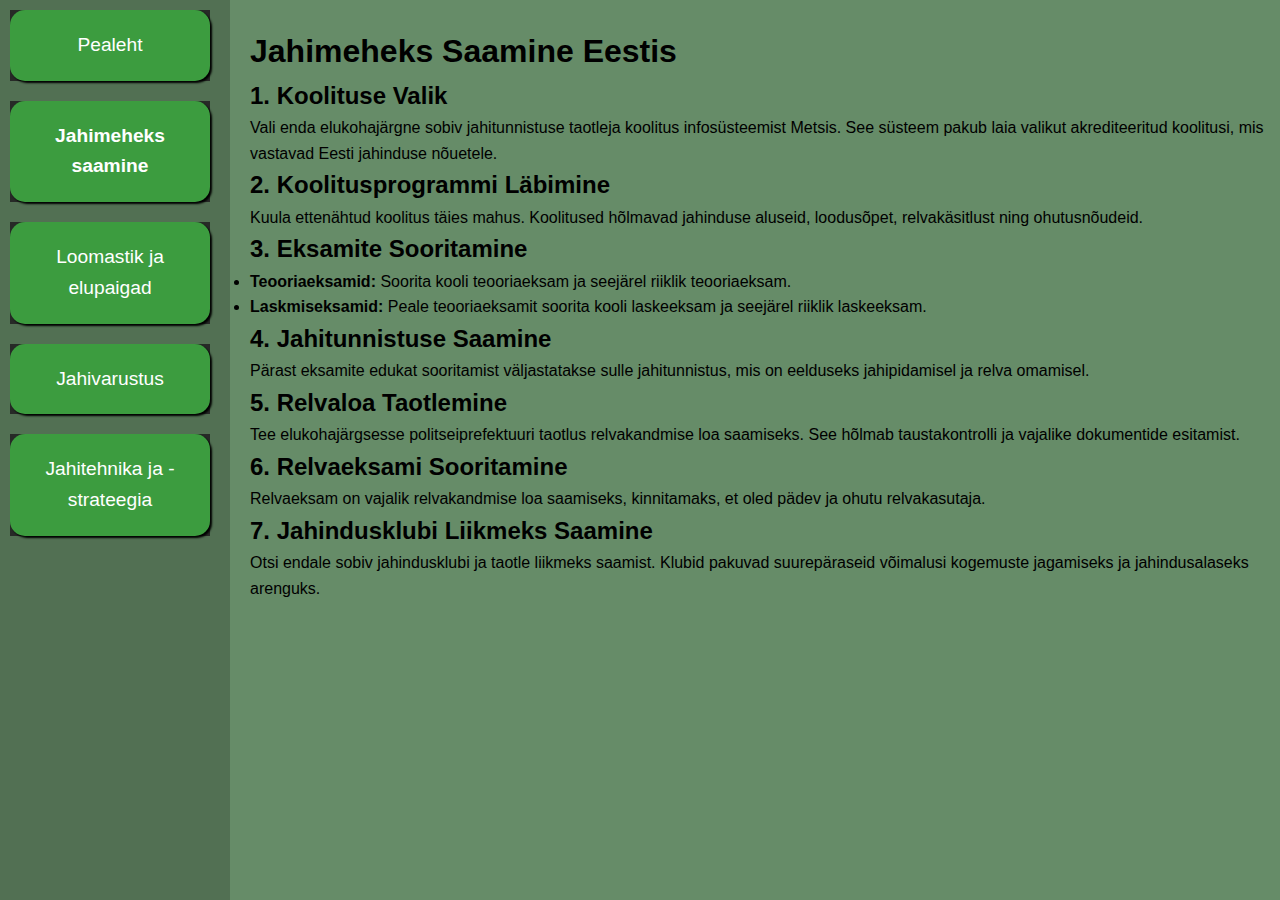
==== jahimeheks-saamine.html @ 727018be "Lehekülgede HTML + Algne CSS" ====
<!DOCTYPE html>
<html lang="en">
<head>
    <meta charset="UTF-8">
    <meta name="viewport" content="width=device-width, initial-scale=1.0">
    <link rel="stylesheet" href="sidebar.css">
    <link rel="stylesheet" href="tekstikujundus.css">
    <title>jahimeheks-saamine</title>
</head>
<body>
    <div id="sidebar_border">
        <div id="padding">
            <div id="sidebar" style="width:200px; margin: 10px;">
                <ul>
                    <li><a href="pealeht.html">Pealeht</a></li>
                    <li><a href="jahimeheks-saamine.html"><b>Jahimeheks saamine</b></a></li>
                    <li><a href="loomastik-ja-elupaigad.html">Loomastik ja elupaigad</a></li>
                    <li><a href="jahivarustus.html">Jahivarustus</a></li>
                    <li><a href="jahitehnika-ja-strateegia.html">Jahitehnika ja -strateegia</a></li>
                </ul>
            </div>
        </div>
    </div>
    <div >
        <br>
        <h1>Jahimeheks Saamine Eestis</h1>

        <h2>1. Koolituse Valik</h2>
        <p>Vali enda elukohajärgne sobiv jahitunnistuse taotleja koolitus infosüsteemist Metsis. See süsteem pakub laia valikut akrediteeritud koolitusi, mis vastavad Eesti jahinduse nõuetele.</p>

        <h2>2. Koolitusprogrammi Läbimine</h2>
        <p>Kuula ettenähtud koolitus täies mahus. Koolitused hõlmavad jahinduse aluseid, loodusõpet, relvakäsitlust ning ohutusnõudeid.</p>

        <h2>3. Eksamite Sooritamine</h2>
        <ul>
            <li><strong>Teooriaeksamid:</strong> Soorita kooli teooriaeksam ja seejärel riiklik teooriaeksam.</li>
            <li><strong>Laskmiseksamid:</strong> Peale teooriaeksamit soorita kooli laskeeksam ja seejärel riiklik laskeeksam.</li>
        </ul>

        <h2>4. Jahitunnistuse Saamine</h2>
        <p>Pärast eksamite edukat sooritamist väljastatakse sulle jahitunnistus, mis on eelduseks jahipidamisel ja relva omamisel.</p>

        <h2>5. Relvaloa Taotlemine</h2>
        <p>Tee elukohajärgsesse politseiprefektuuri taotlus relvakandmise loa saamiseks. See hõlmab taustakontrolli ja vajalike dokumentide esitamist.</p>

        <h2>6. Relvaeksami Sooritamine</h2>
        <p>Relvaeksam on vajalik relvakandmise loa saamiseks, kinnitamaks, et oled pädev ja ohutu relvakasutaja.</p>

        <h2>7. Jahindusklubi Liikmeks Saamine</h2>
        <p>Otsi endale sobiv jahindusklubi ja taotle liikmeks saamist. Klubid pakuvad suurepäraseid võimalusi kogemuste jagamiseks ja jahindusalaseks arenguks.</p>
    </div>
</body>
</html>
---- sidebar.css ----
* {
    margin: 0;
    padding: 0;
    box-sizing: border-box; 
}

#sidebar ul {
    list-style-type: none; /* Eemaldab punktid */
    padding: 0; 
}
#sidebar ul li a {
    display: block; /* Muudab lingi terve loendi elemendi ulatuses */
    background-color: #3c9c3f; /* Taustavärv */
    color: white; /* Teksti värv */
    padding: 20px; 
    text-align: center; /* Keskendab teksti */
    text-decoration: none; /* Eemaldab allakriipsutuse */
    border-radius: 15px; /* Ümarad nurgad */
    margin-bottom: 20px; /* Vahe nuppude vahel */
    font-size: larger;
    font-family: 'Trebuchet MS', 'Lucida Sans Unicode', 'Lucida Grande', 'Lucida Sans', Arial, sans-serif;
    box-shadow: 2px 2px 2px black;
}
#sidebar ul li a:hover {
    background-color: #358039; /* Tumendab tausta kursori all */
}
#padding ul li {
    background-color: #272a27; 
}
#padding {
    position: fixed;
    width: 230px;
    height: 100vh;
    float: left;
    background-color: #527053;
}

#sidebar_border {
    width: 250px;
    height: 100vh;
    float: left;
}
#sidebar{
    position: fixed;
}
---- tekstikujundus.css ----
body{
    background-color: #668c68;
    font-family: Arial, sans-serif;
    line-height: 1.6;
}
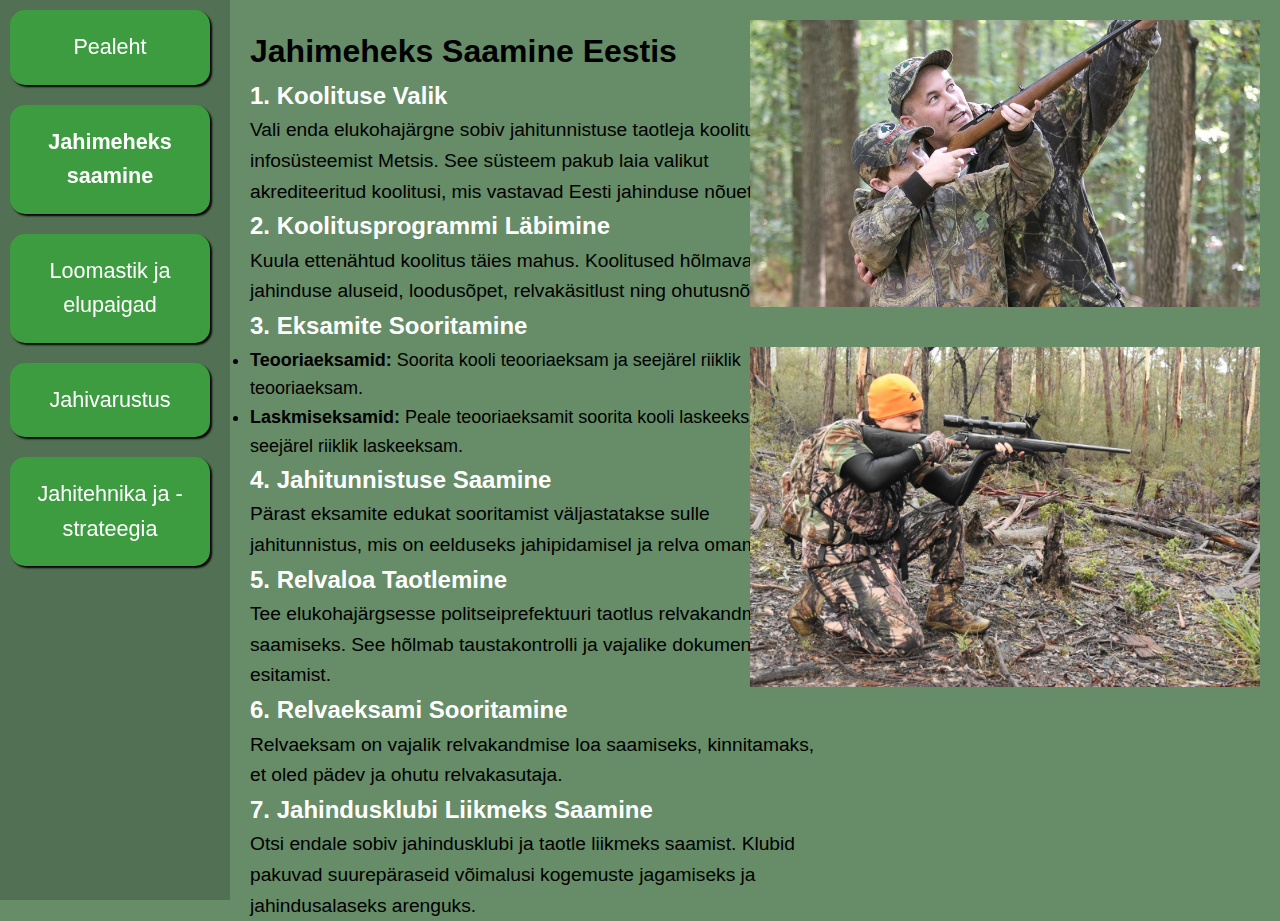
==== commit 8501aedd: "Mõned stiili muudatused ning ilustreerivad pildid" ====
--- a/jahimeheks-saamine.html
+++ b/jahimeheks-saamine.html
@@ -21,7 +21,7 @@
             </div>
         </div>
     </div>
-    <div >
+    <div style="width: 45%; float:left" >
         <br>
         <h1>Jahimeheks Saamine Eestis</h1>
 
@@ -49,5 +49,9 @@
         <h2>7. Jahindusklubi Liikmeks Saamine</h2>
         <p>Otsi endale sobiv jahindusklubi ja taotle liikmeks saamist. Klubid pakuvad suurepäraseid võimalusi kogemuste jagamiseks ja jahindusalaseks arenguks.</p>
     </div>
+    <div style="width:35%; float:right">
+        <img src="jahi_õppimine.jpg">
+        <img src="jahimees_metsas.jpg"
+    </div>
 </body>
 </html>--- a/sidebar.css
+++ b/sidebar.css
@@ -19,13 +19,13 @@
     margin-bottom: 20px; /* Vahe nuppude vahel */
     font-size: larger;
     font-family: 'Trebuchet MS', 'Lucida Sans Unicode', 'Lucida Grande', 'Lucida Sans', Arial, sans-serif;
-    box-shadow: 2px 2px 2px black;
+    box-shadow: 2px 2px 2px rgb(0, 0, 0);
 }
 #sidebar ul li a:hover {
     background-color: #358039; /* Tumendab tausta kursori all */
 }
 #padding ul li {
-    background-color: #272a27; 
+    background-color: rgba(0, 0, 0, 0); 
 }
 #padding {
     position: fixed;
--- a/tekstikujundus.css
+++ b/tekstikujundus.css
@@ -2,4 +2,20 @@
     background-color: #668c68;
     font-family: Arial, sans-serif;
     line-height: 1.6;
+}
+h2 {
+    color:white;
+    font: x-large;
+}
+p {
+    font-size: larger;    
+}
+img {
+    width: 550px;
+    border: 2px;
+    float: right;
+    padding: 20px
+}
+ul {
+    font-size:large;
 }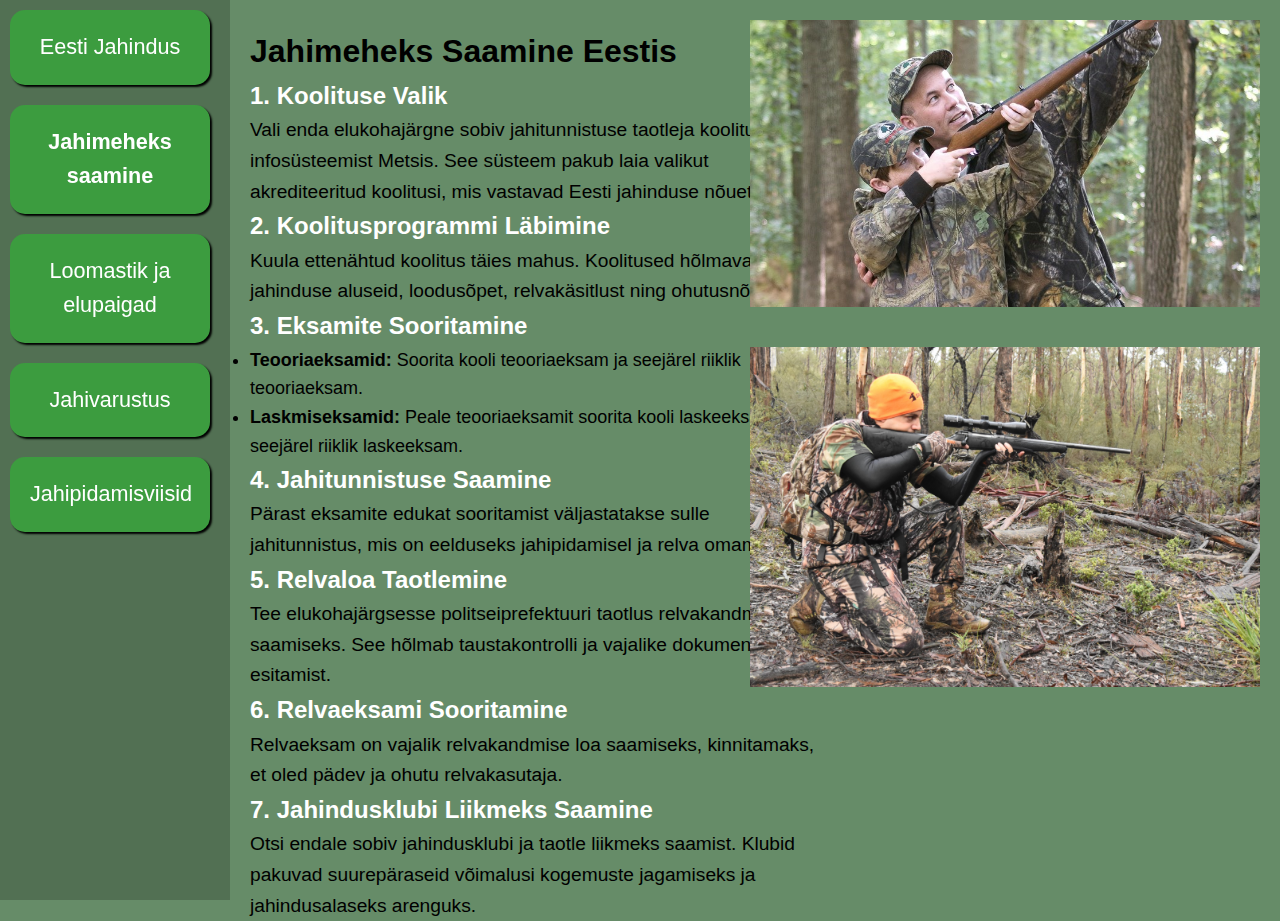
==== commit ad51cf1f: "väike sisumuutus" ====
--- a/jahimeheks-saamine.html
+++ b/jahimeheks-saamine.html
@@ -12,11 +12,11 @@
         <div id="padding">
             <div id="sidebar" style="width:200px; margin: 10px;">
                 <ul>
-                    <li><a href="pealeht.html">Pealeht</a></li>
+                    <li><a href="pealeht.html">Eesti Jahindus</a></li>
                     <li><a href="jahimeheks-saamine.html"><b>Jahimeheks saamine</b></a></li>
                     <li><a href="loomastik-ja-elupaigad.html">Loomastik ja elupaigad</a></li>
                     <li><a href="jahivarustus.html">Jahivarustus</a></li>
-                    <li><a href="jahitehnika-ja-strateegia.html">Jahitehnika ja -strateegia</a></li>
+                    <li><a href="jahitehnika-ja-strateegia.html">Jahipidamisviisid</a></li>
                 </ul>
             </div>
         </div>
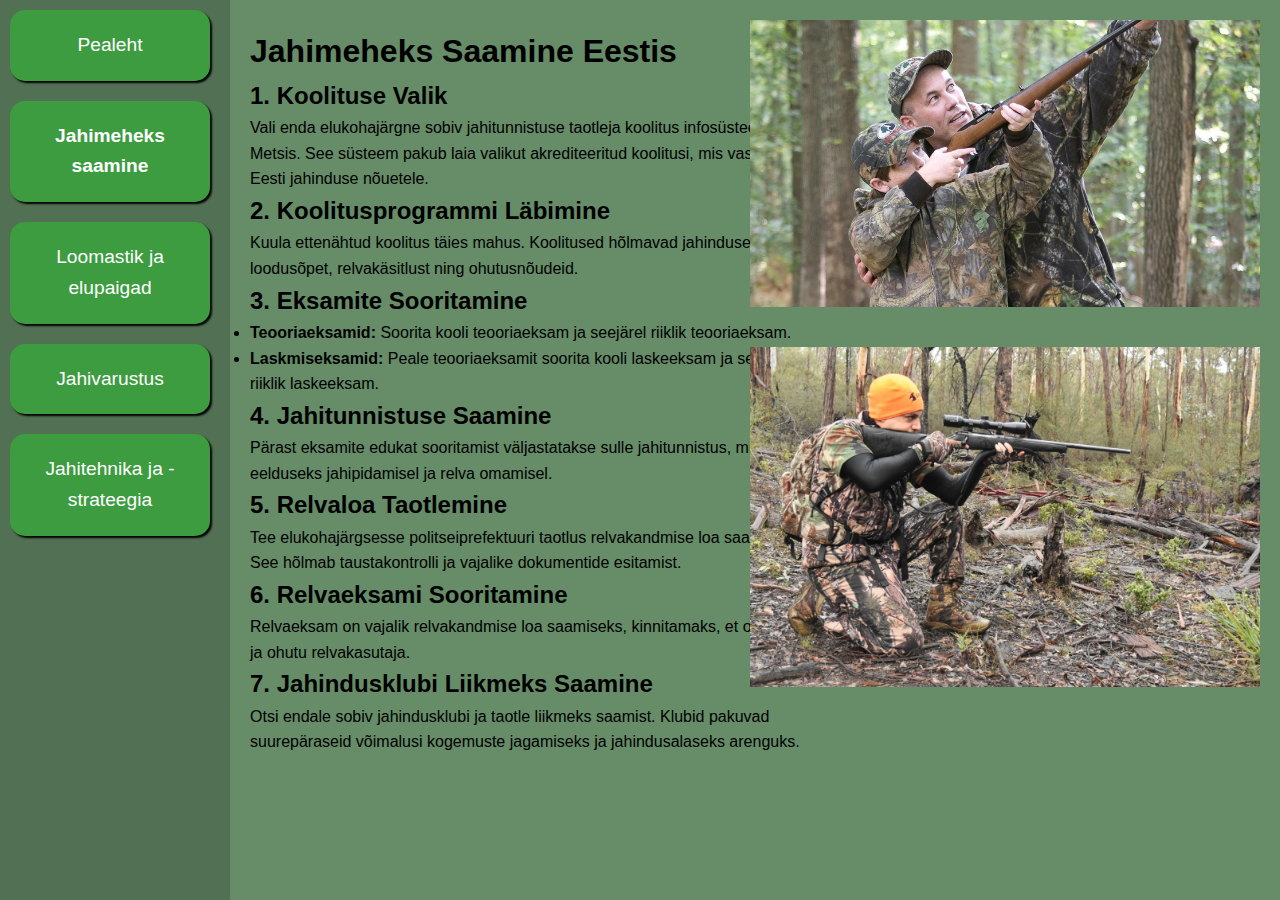
==== commit b5bdb08f: "Kõrvaldasin HTML erroreid, mida validaator andis (vt. vahearuande märkus)" ====
--- a/jahimeheks-saamine.html
+++ b/jahimeheks-saamine.html
@@ -12,11 +12,11 @@
         <div id="padding">
             <div id="sidebar" style="width:200px; margin: 10px;">
                 <ul>
-                    <li><a href="pealeht.html">Eesti Jahindus</a></li>
+                    <li><a href="pealeht.html">Pealeht</a></li>
                     <li><a href="jahimeheks-saamine.html"><b>Jahimeheks saamine</b></a></li>
                     <li><a href="loomastik-ja-elupaigad.html">Loomastik ja elupaigad</a></li>
                     <li><a href="jahivarustus.html">Jahivarustus</a></li>
-                    <li><a href="jahitehnika-ja-strateegia.html">Jahipidamisviisid</a></li>
+                    <li><a href="jahitehnika-ja-strateegia.html">Jahitehnika ja -strateegia</a></li>
                 </ul>
             </div>
         </div>
@@ -50,8 +50,8 @@
         <p>Otsi endale sobiv jahindusklubi ja taotle liikmeks saamist. Klubid pakuvad suurepäraseid võimalusi kogemuste jagamiseks ja jahindusalaseks arenguks.</p>
     </div>
     <div style="width:35%; float:right">
-        <img src="jahi_õppimine.jpg">
-        <img src="jahimees_metsas.jpg"
+        <img src="jahi_õppimine.jpg" alt="Jahi õppimine">
+        <img src="jahimees_metsas.jpg" alt="Jahimees metsas">
     </div>
 </body>
 </html>--- a/tekstikujundus.css
+++ b/tekstikujundus.css
@@ -3,19 +3,10 @@
     font-family: Arial, sans-serif;
     line-height: 1.6;
 }
-h2 {
-    color:white;
-    font: x-large;
-}
-p {
-    font-size: larger;    
-}
+
 img {
     width: 550px;
     border: 2px;
     float: right;
     padding: 20px
 }
-ul {
-    font-size:large;
-}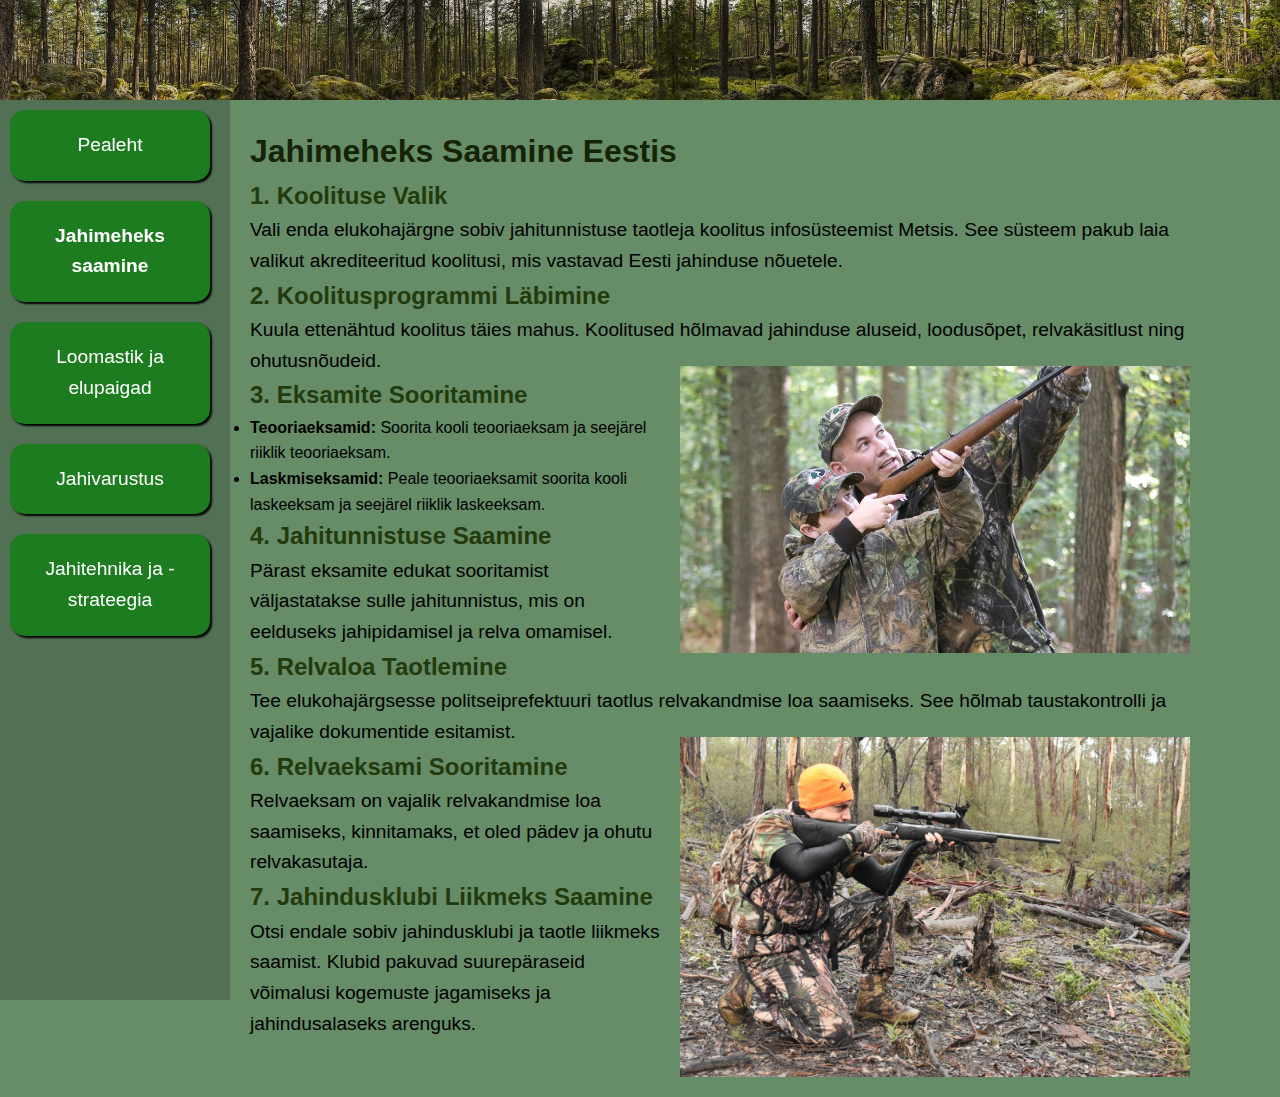
==== commit 3038458c: "Lisasin lehekülgede ülaserva metsa pildi, parandasin natuke veel loetavust (värvitoonid), muutsin pi" ====
--- a/jahimeheks-saamine.html
+++ b/jahimeheks-saamine.html
@@ -4,10 +4,17 @@
     <meta charset="UTF-8">
     <meta name="viewport" content="width=device-width, initial-scale=1.0">
     <link rel="stylesheet" href="sidebar.css">
+    <link rel="stylesheet" href="header.css">
     <link rel="stylesheet" href="tekstikujundus.css">
     <title>jahimeheks-saamine</title>
 </head>
 <body>
+    <div id="header_border">
+        <div id="header_padding">
+            <div id="header" style="width:100%; margin: 10px;">
+            </div>
+        </div>
+    </div>
     <div id="sidebar_border">
         <div id="padding">
             <div id="sidebar" style="width:200px; margin: 10px;">
@@ -21,17 +28,20 @@
             </div>
         </div>
     </div>
-    <div style="width: 45%; float:left" >
+    <div style="width: 75%; float:left" >
         <br>
         <h1>Jahimeheks Saamine Eestis</h1>
 
         <h2>1. Koolituse Valik</h2>
         <p>Vali enda elukohajärgne sobiv jahitunnistuse taotleja koolitus infosüsteemist Metsis. See süsteem pakub laia valikut akrediteeritud koolitusi, mis vastavad Eesti jahinduse nõuetele.</p>
+        
+        <h2>2. Koolitusprogrammi Läbimine</h2>
+        <p>
+            Kuula ettenähtud koolitus täies mahus. Koolitused hõlmavad jahinduse aluseid, loodusõpet, relvakäsitlust ning ohutusnõudeid.
+            <img src="jahi_õppimine.jpg" alt="Jahi õppimine">
+        </p>
 
-        <h2>2. Koolitusprogrammi Läbimine</h2>
-        <p>Kuula ettenähtud koolitus täies mahus. Koolitused hõlmavad jahinduse aluseid, loodusõpet, relvakäsitlust ning ohutusnõudeid.</p>
-
-        <h2>3. Eksamite Sooritamine</h2>
+        <h2>3. Eksamite Sooritamine</h2>
         <ul>
             <li><strong>Teooriaeksamid:</strong> Soorita kooli teooriaeksam ja seejärel riiklik teooriaeksam.</li>
             <li><strong>Laskmiseksamid:</strong> Peale teooriaeksamit soorita kooli laskeeksam ja seejärel riiklik laskeeksam.</li>
@@ -41,17 +51,18 @@
         <p>Pärast eksamite edukat sooritamist väljastatakse sulle jahitunnistus, mis on eelduseks jahipidamisel ja relva omamisel.</p>
 
         <h2>5. Relvaloa Taotlemine</h2>
-        <p>Tee elukohajärgsesse politseiprefektuuri taotlus relvakandmise loa saamiseks. See hõlmab taustakontrolli ja vajalike dokumentide esitamist.</p>
+        <p>
+            Tee elukohajärgsesse politseiprefektuuri taotlus relvakandmise loa saamiseks. See hõlmab taustakontrolli ja vajalike dokumentide esitamist.
+            <img src="jahimees_metsas.jpg" alt="Jahimees metsas">
+        </p>
 
         <h2>6. Relvaeksami Sooritamine</h2>
-        <p>Relvaeksam on vajalik relvakandmise loa saamiseks, kinnitamaks, et oled pädev ja ohutu relvakasutaja.</p>
+        <p>
+            Relvaeksam on vajalik relvakandmise loa saamiseks, kinnitamaks, et oled pädev ja ohutu relvakasutaja.
+        </p>
 
         <h2>7. Jahindusklubi Liikmeks Saamine</h2>
         <p>Otsi endale sobiv jahindusklubi ja taotle liikmeks saamist. Klubid pakuvad suurepäraseid võimalusi kogemuste jagamiseks ja jahindusalaseks arenguks.</p>
     </div>
-    <div style="width:35%; float:right">
-        <img src="jahi_õppimine.jpg" alt="Jahi õppimine">
-        <img src="jahimees_metsas.jpg" alt="Jahimees metsas">
-    </div>
 </body>
 </html>--- a/sidebar.css
+++ b/sidebar.css
@@ -10,7 +10,7 @@
 }
 #sidebar ul li a {
     display: block; /* Muudab lingi terve loendi elemendi ulatuses */
-    background-color: #3c9c3f; /* Taustavärv */
+    background-color: #1c7c1f; /* Taustavärv */
     color: white; /* Teksti värv */
     padding: 20px; 
     text-align: center; /* Keskendab teksti */
--- a/header.css
+++ b/header.css
@@ -0,0 +1,22 @@
+* {
+    margin: 0;
+    padding: 0;
+    box-sizing: border-box; 
+}
+
+#header_padding {
+    position: fixed;
+    width: 100%;
+    height: 100px;
+    float: top;
+    background: url(header_bg.jpg);
+    background-size: cover;
+}
+
+#header_border {
+    height: 100px;
+    float: top;
+}
+#header{
+    position: fixed;
+}
--- a/tekstikujundus.css
+++ b/tekstikujundus.css
@@ -1,7 +1,20 @@
 body{
     background-color: #668c68;
-    font-family: Arial, sans-serif;
+    font-family:'Gill Sans', 'Gill Sans MT', Calibri, 'Trebuchet MS', sans-serif;
     line-height: 1.6;
+}
+
+h1 {
+    color: #152407;
+}
+
+h2 {
+    color: #233B0C;
+    font: x-large;
+}
+
+p {
+    font-size: larger;    
 }
 
 img {
@@ -9,4 +22,4 @@
     border: 2px;
     float: right;
     padding: 20px
-}
+}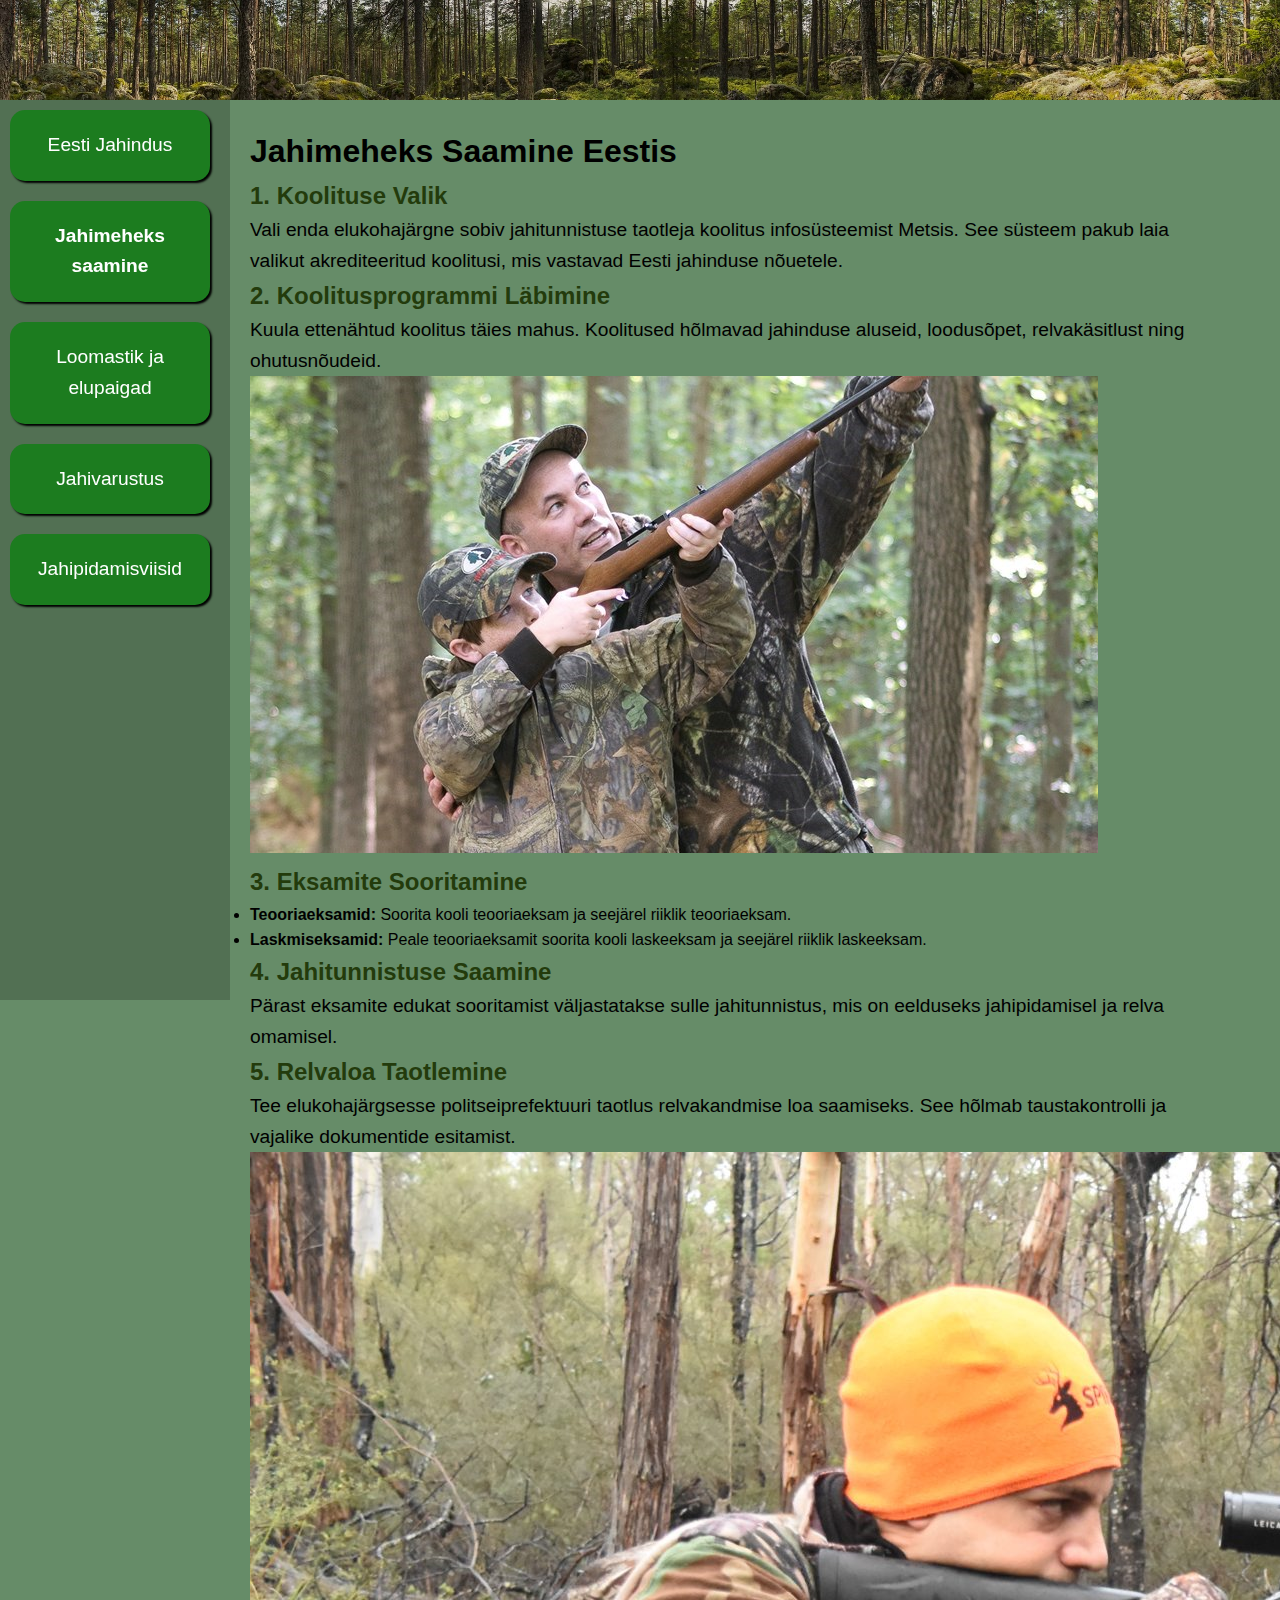
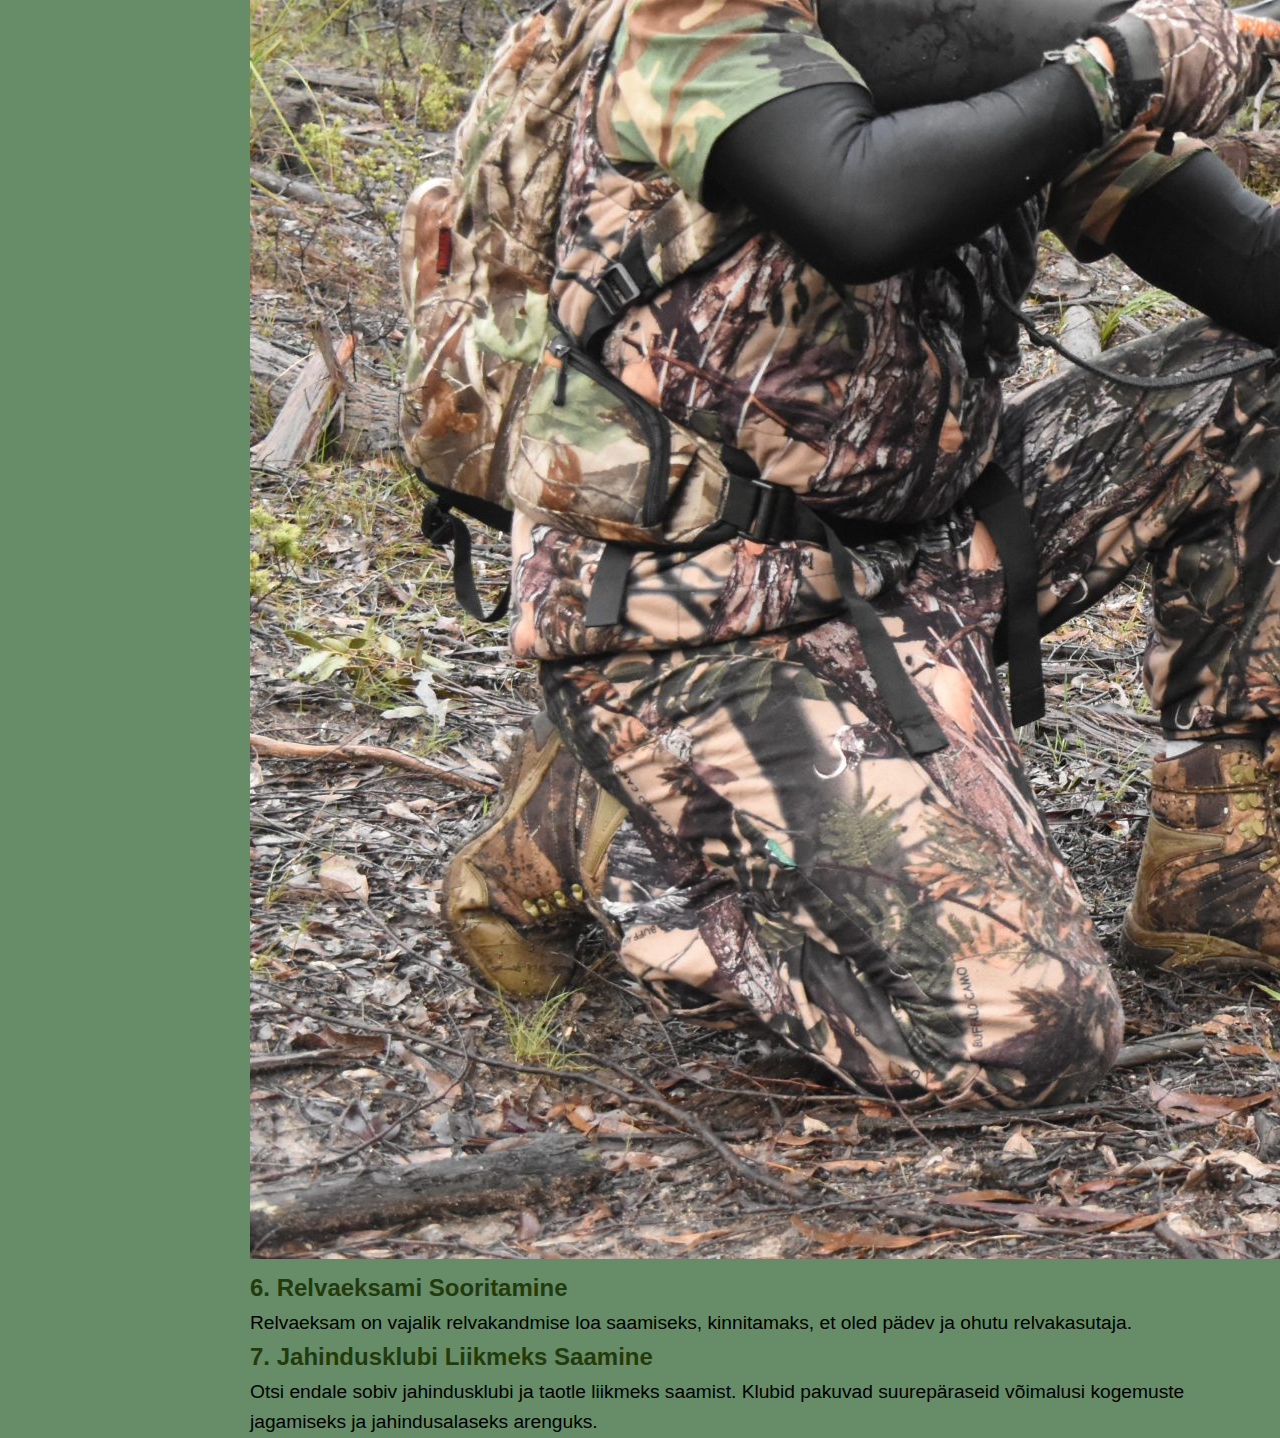
==== commit 6848af85: "Lisasin lehekülgede ülaserva metsa pildi, parandasin natuke veel loetavust (värvitoonid), muutsin pi" ====
--- a/jahimeheks-saamine.html
+++ b/jahimeheks-saamine.html
@@ -19,11 +19,11 @@
         <div id="padding">
             <div id="sidebar" style="width:200px; margin: 10px;">
                 <ul>
-                    <li><a href="pealeht.html">Pealeht</a></li>
+                    <li><a href="pealeht.html">Eesti Jahindus</a></li>
                     <li><a href="jahimeheks-saamine.html"><b>Jahimeheks saamine</b></a></li>
                     <li><a href="loomastik-ja-elupaigad.html">Loomastik ja elupaigad</a></li>
                     <li><a href="jahivarustus.html">Jahivarustus</a></li>
-                    <li><a href="jahitehnika-ja-strateegia.html">Jahitehnika ja -strateegia</a></li>
+                    <li><a href="jahitehnika-ja-strateegia.html">Jahipidamisviisid</a></li>
                 </ul>
             </div>
         </div>
--- a/tekstikujundus.css
+++ b/tekstikujundus.css
@@ -4,6 +4,7 @@
     line-height: 1.6;
 }
 
+<<<<<<< HEAD
 h1 {
     color: #152407;
 }
@@ -17,9 +18,15 @@
     font-size: larger;    
 }
 
+=======
+>>>>>>> 9a3660d2fad7cf11d255b32b973a6f519eb45246
 img {
     width: 550px;
     border: 2px;
     float: right;
     padding: 20px
-}+<<<<<<< HEAD
+}
+=======
+}
+>>>>>>> 9a3660d2fad7cf11d255b32b973a6f519eb45246
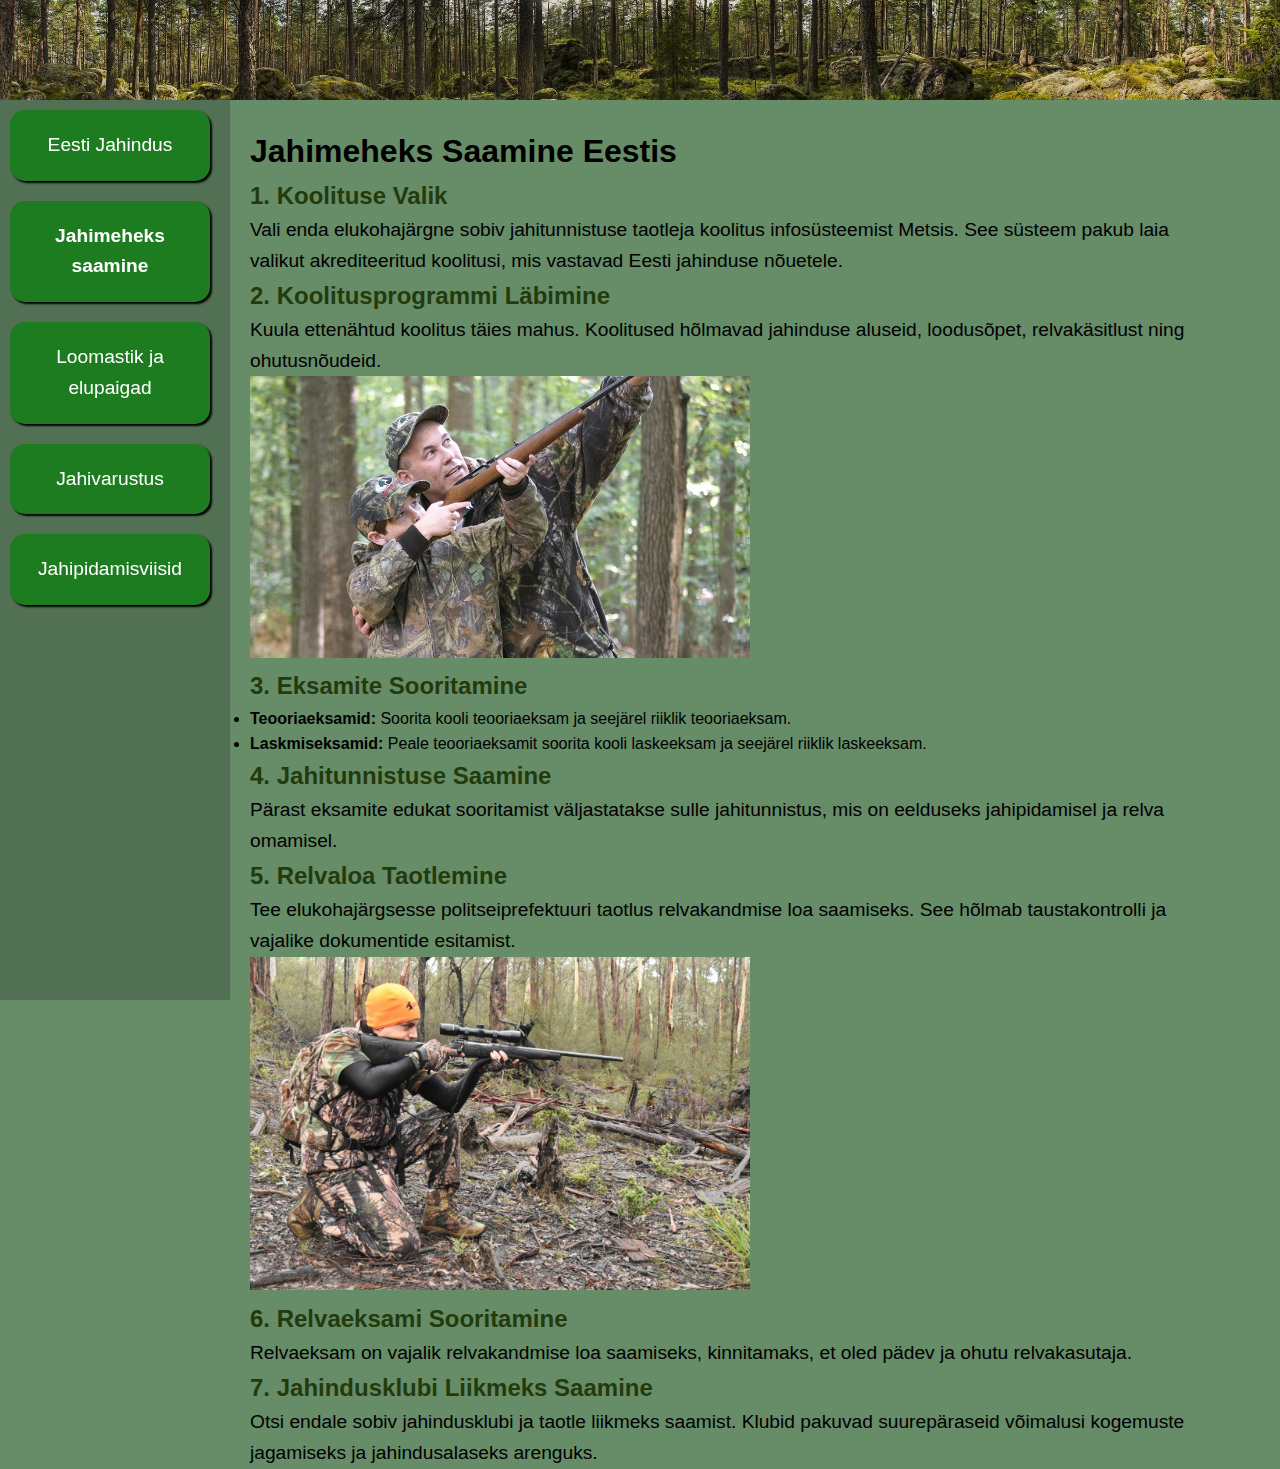
==== commit f046e408: ".." ====
--- a/jahimeheks-saamine.html
+++ b/jahimeheks-saamine.html
@@ -38,7 +38,7 @@
         <h2>2. Koolitusprogrammi Läbimine</h2>
         <p>
             Kuula ettenähtud koolitus täies mahus. Koolitused hõlmavad jahinduse aluseid, loodusõpet, relvakäsitlust ning ohutusnõudeid.
-            <img src="jahi_õppimine.jpg" alt="Jahi õppimine">
+            <br><img src="jahi_õppimine.jpg" alt="Jahi õppimine" width="500">
         </p>
 
         <h2>3. Eksamite Sooritamine</h2>
@@ -53,7 +53,7 @@
         <h2>5. Relvaloa Taotlemine</h2>
         <p>
             Tee elukohajärgsesse politseiprefektuuri taotlus relvakandmise loa saamiseks. See hõlmab taustakontrolli ja vajalike dokumentide esitamist.
-            <img src="jahimees_metsas.jpg" alt="Jahimees metsas">
+            <br><img src="jahimees_metsas.jpg" alt="Jahimees metsas" width="500">
         </p>
 
         <h2>6. Relvaeksami Sooritamine</h2>
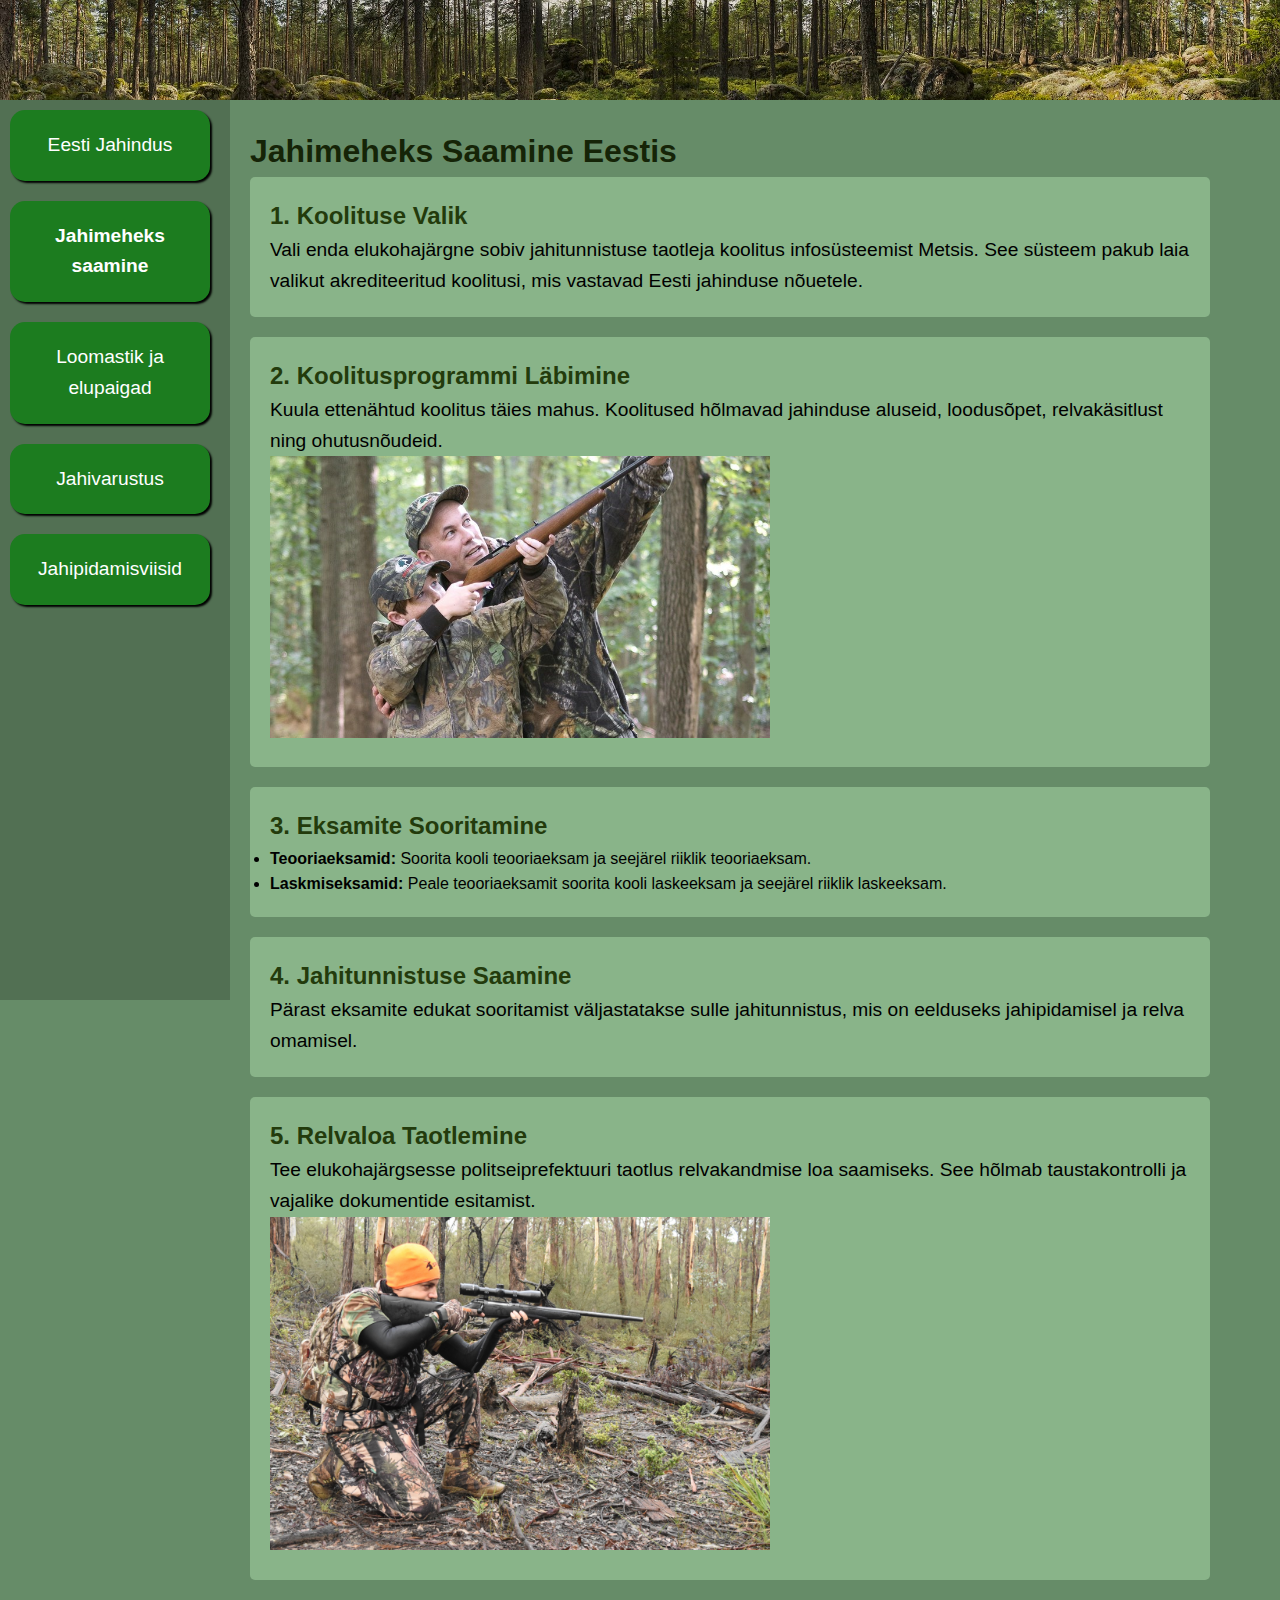
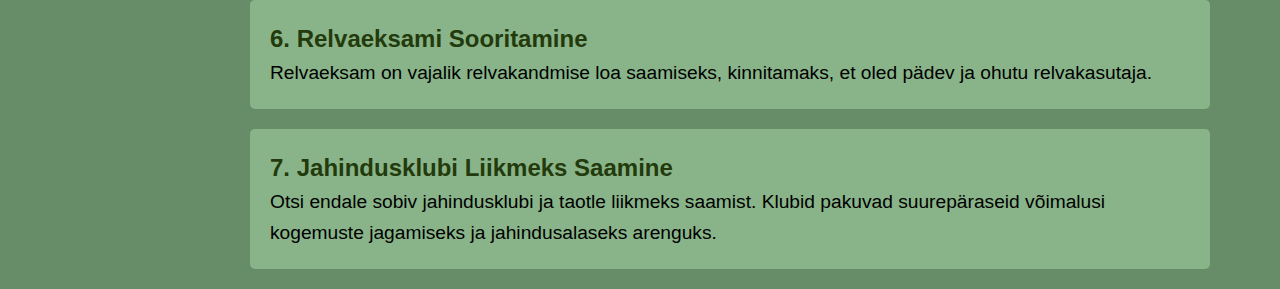
==== commit 76acf2bf: "Lisasin veidi javascripti veel piltidele ja tegin sidebarile muudatusi javascriptiga, natuke välimus" ====
--- a/jahimeheks-saamine.html
+++ b/jahimeheks-saamine.html
@@ -32,37 +32,54 @@
         <br>
         <h1>Jahimeheks Saamine Eestis</h1>
 
-        <h2>1. Koolituse Valik</h2>
+        <div class="section">
+            <h2>1. Koolituse Valik</h2>
         <p>Vali enda elukohajärgne sobiv jahitunnistuse taotleja koolitus infosüsteemist Metsis. See süsteem pakub laia valikut akrediteeritud koolitusi, mis vastavad Eesti jahinduse nõuetele.</p>
-        
-        <h2>2. Koolitusprogrammi Läbimine</h2>
+    </div>
+
+        <div class="section">
+            <h2>2. Koolitusprogrammi Läbimine</h2>
         <p>
             Kuula ettenähtud koolitus täies mahus. Koolitused hõlmavad jahinduse aluseid, loodusõpet, relvakäsitlust ning ohutusnõudeid.
             <br><img src="jahi_õppimine.jpg" alt="Jahi õppimine" width="500">
         </p>
+    </div>
 
-        <h2>3. Eksamite Sooritamine</h2>
+        <div class="section">
+            <h2>3. Eksamite Sooritamine</h2>
         <ul>
             <li><strong>Teooriaeksamid:</strong> Soorita kooli teooriaeksam ja seejärel riiklik teooriaeksam.</li>
             <li><strong>Laskmiseksamid:</strong> Peale teooriaeksamit soorita kooli laskeeksam ja seejärel riiklik laskeeksam.</li>
         </ul>
+    </div>
 
-        <h2>4. Jahitunnistuse Saamine</h2>
+        <div class="section">
+            <h2>4. Jahitunnistuse Saamine</h2>
         <p>Pärast eksamite edukat sooritamist väljastatakse sulle jahitunnistus, mis on eelduseks jahipidamisel ja relva omamisel.</p>
+    </div>
 
-        <h2>5. Relvaloa Taotlemine</h2>
+        <div class="section">
+            <h2>5. Relvaloa Taotlemine</h2>
         <p>
             Tee elukohajärgsesse politseiprefektuuri taotlus relvakandmise loa saamiseks. See hõlmab taustakontrolli ja vajalike dokumentide esitamist.
             <br><img src="jahimees_metsas.jpg" alt="Jahimees metsas" width="500">
         </p>
+    </div>
 
-        <h2>6. Relvaeksami Sooritamine</h2>
+        <div class="section">
+            <h2>6. Relvaeksami Sooritamine</h2>
         <p>
             Relvaeksam on vajalik relvakandmise loa saamiseks, kinnitamaks, et oled pädev ja ohutu relvakasutaja.
         </p>
+    </div>
 
-        <h2>7. Jahindusklubi Liikmeks Saamine</h2>
+        <div class="section">
+            <h2>7. Jahindusklubi Liikmeks Saamine</h2>
         <p>Otsi endale sobiv jahindusklubi ja taotle liikmeks saamist. Klubid pakuvad suurepäraseid võimalusi kogemuste jagamiseks ja jahindusalaseks arenguks.</p>
     </div>
+
+    </div>
+    <script src="scrolling_sidebar.js"></script>
+
 </body>
 </html>--- a/sidebar.css
+++ b/sidebar.css
@@ -9,12 +9,12 @@
     padding: 0; 
 }
 #sidebar ul li a {
-    display: block; /* Muudab lingi terve loendi elemendi ulatuses */
-    background-color: #1c7c1f; /* Taustavärv */
-    color: white; /* Teksti värv */
+    display: block; 
+    background-color: #1c7c1f;
+    color: white; 
     padding: 20px; 
-    text-align: center; /* Keskendab teksti */
-    text-decoration: none; /* Eemaldab allakriipsutuse */
+    text-align: center; 
+    text-decoration: none; 
     border-radius: 15px; /* Ümarad nurgad */
     margin-bottom: 20px; /* Vahe nuppude vahel */
     font-size: larger;
@@ -40,6 +40,4 @@
     height: 100vh;
     float: left;
 }
-#sidebar{
-    position: fixed;
-}
+
--- a/header.css
+++ b/header.css
@@ -5,11 +5,10 @@
 }
 
 #header_padding {
-    position: fixed;
     width: 100%;
     height: 100px;
     float: top;
-    background: url(header_bg.jpg);
+    background-image: url(header_bg.jpg);
     background-size: cover;
 }
 
--- a/tekstikujundus.css
+++ b/tekstikujundus.css
@@ -4,7 +4,7 @@
     line-height: 1.6;
 }
 
-<<<<<<< HEAD
+
 h1 {
     color: #152407;
 }
@@ -18,15 +18,10 @@
     font-size: larger;    
 }
 
-=======
->>>>>>> 9a3660d2fad7cf11d255b32b973a6f519eb45246
-img {
-    width: 550px;
-    border: 2px;
-    float: right;
-    padding: 20px
-<<<<<<< HEAD
-}
-=======
-}
->>>>>>> 9a3660d2fad7cf11d255b32b973a6f519eb45246
+div.section {
+    padding: 20px; 
+    background-color: rgb(137, 180, 137); 
+    border-radius: 5px; 
+    margin-bottom: 20px;
+    
+}